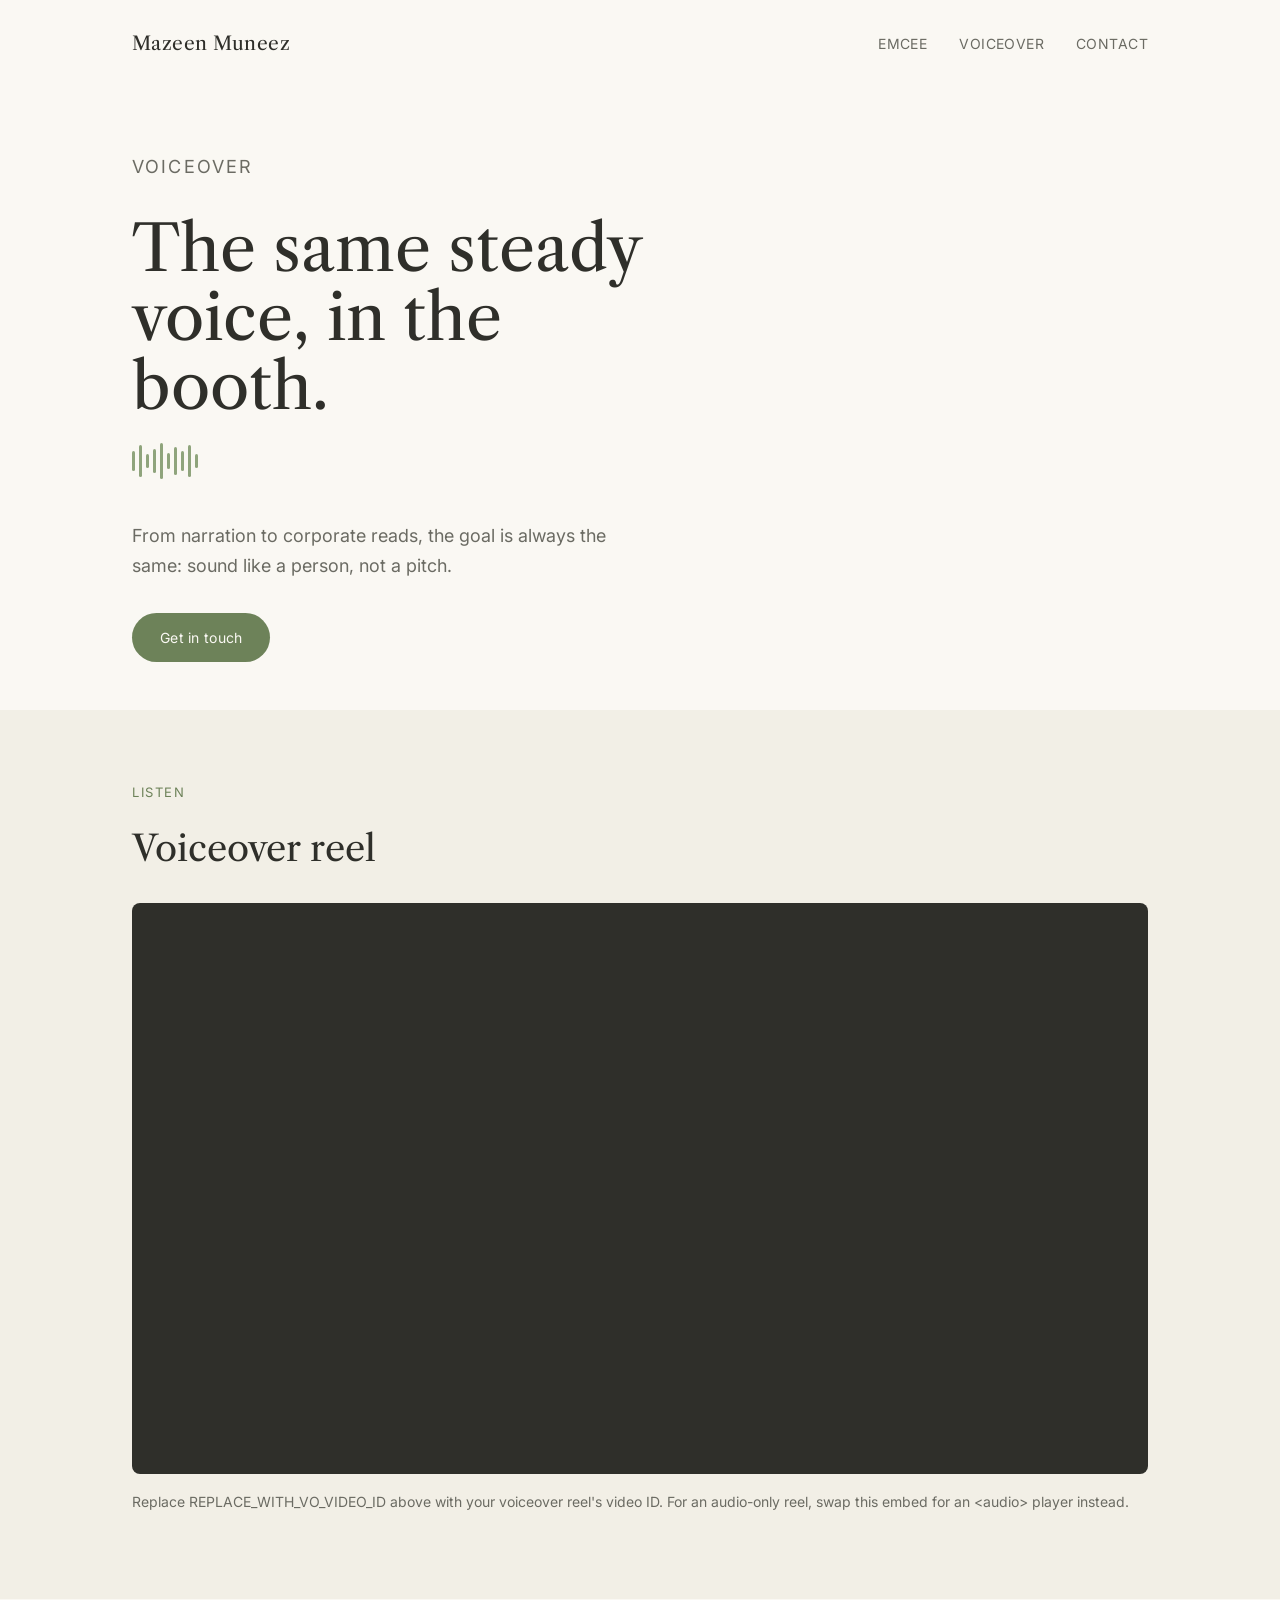
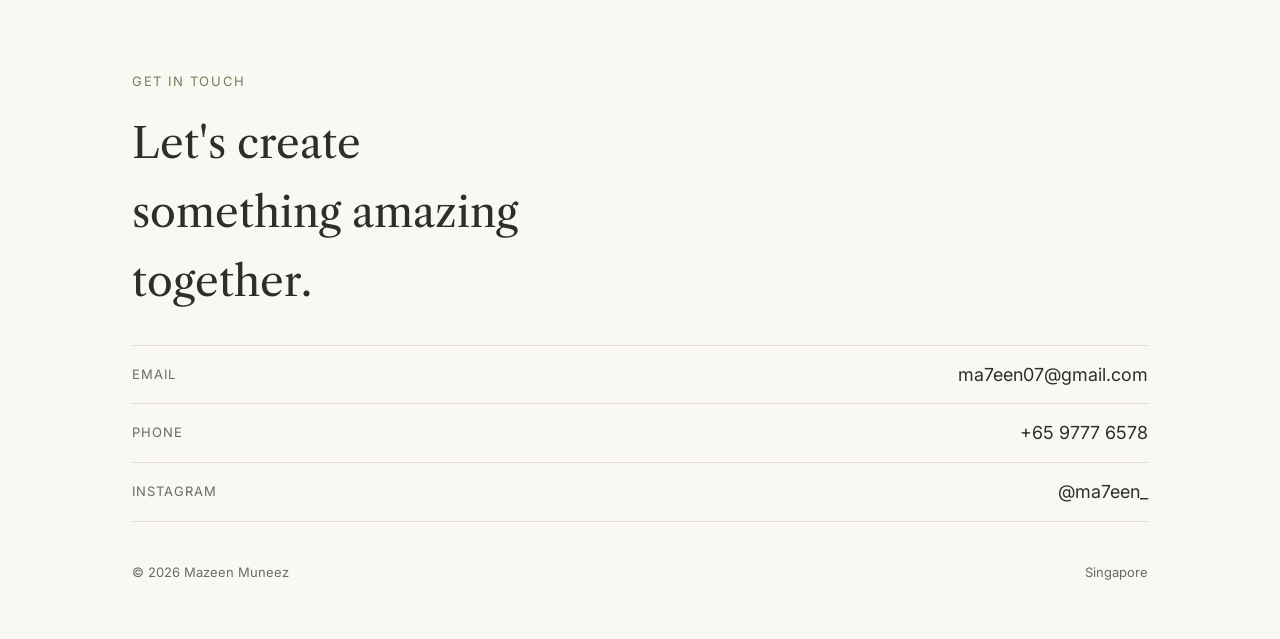
==== voiceover.html @ 2190459f "Add files via upload" ====
<!DOCTYPE html>
<html lang="en">
<head>
<meta charset="UTF-8">
<meta name="viewport" content="width=device-width, initial-scale=1.0">
<title>Voiceover — Mazeen Muneez</title>
<meta name="description" content="Voiceover work by Mazeen Muneez: a calm, resounding voice for commercials, narration, and corporate work.">
<link rel="preconnect" href="https://fonts.googleapis.com">
<link href="https://fonts.googleapis.com/css2?family=Libre+Caslon+Text:ital@0;1&family=Inter:wght@400;500;600&display=swap" rel="stylesheet">
<link rel="stylesheet" href="styles.css">
</head>
<body>

<nav class="nav">
  <div class="wrap">
    <a href="index.html" class="nav-name">Mazeen Muneez</a>
    <ul class="nav-links">
      <li><a href="index.html">Emcee</a></li>
      <li><a href="voiceover.html">Voiceover</a></li>
      <li><a href="index.html#contact">Contact</a></li>
    </ul>
  </div>
</nav>

<header class="hero">
  <div class="wrap">
    <p class="hero-eyebrow">Voiceover</p>
    <h1>The same steady voice, in the booth.</h1>
    <div class="waveform" aria-hidden="true">
      <span style="height:20px"></span>
      <span style="height:32px"></span>
      <span style="height:14px"></span>
      <span style="height:24px"></span>
      <span style="height:36px"></span>
      <span style="height:16px"></span>
      <span style="height:28px"></span>
      <span style="height:20px"></span>
      <span style="height:32px"></span>
      <span style="height:14px"></span>
    </div>
    <p>From narration to corporate reads, the goal is always the same: sound like a person, not a pitch.</p>
    <a href="index.html#contact" class="btn btn-primary">Get in touch</a>
  </div>
</header>

<section class="bio">
  <div class="wrap">
    <p class="section-label">Listen</p>
    <h2>Voiceover reel</h2>
    <div class="reel-frame">
      <iframe src="https://www.youtube.com/embed/REPLACE_WITH_VO_VIDEO_ID" title="Mazeen Muneez voiceover reel" allowfullscreen></iframe>
    </div>
    <p class="reel-note">Replace REPLACE_WITH_VO_VIDEO_ID above with your voiceover reel's video ID. For an audio-only reel, swap this embed for an &lt;audio&gt; player instead.</p>
  </div>
</section>

<footer id="contact">
  <div class="wrap">
    <p class="section-label">Get in touch</p>
    <h2 class="contact-heading">Let's create something amazing together.</h2>
    <ul class="contact-list">
      <li><span>Email</span><a href="mailto:ma7een07@gmail.com">ma7een07@gmail.com</a></li>
      <li><span>Phone</span><a href="tel:+6597776578">+65 9777 6578</a></li>
      <li><span>Instagram</span><a href="https://instagram.com/ma7een_">@ma7een_</a></li>
    </ul>
    <div class="footer-meta">
      <span>© 2026 Mazeen Muneez</span>
      <span>Singapore</span>
    </div>
  </div>
</footer>

</body>
</html>
---- styles.css ----
/* ============================================
   Mazeen Muneez — Emcee & Voiceover
   Design tokens
   ============================================ */

:root {
  --bg: #faf8f3;
  --bg-sand: #f2efe6;
  --text: #2f2f2a;
  --text-soft: #6b6b63;
  --sage: #8fa47c;
  --sage-deep: #6d8259;
  --divider: #e2ddd0;
  --max-width: 1080px;

  --font-display: 'Libre Caslon Text', Georgia, serif;
  --font-body: 'Inter', -apple-system, BlinkMacSystemFont, sans-serif;
}

* {
  box-sizing: border-box;
}

html {
  scroll-behavior: smooth;
}

@media (prefers-reduced-motion: reduce) {
  html {
    scroll-behavior: auto;
  }
  * {
    animation-duration: 0.01ms !important;
    animation-iteration-count: 1 !important;
    transition-duration: 0.01ms !important;
  }
}

body {
  margin: 0;
  background: var(--bg);
  color: var(--text);
  font-family: var(--font-body);
  font-size: 16px;
  line-height: 1.65;
  -webkit-font-smoothing: antialiased;
}

a {
  color: inherit;
}

img {
  max-width: 100%;
  display: block;
}

.wrap {
  max-width: var(--max-width);
  margin: 0 auto;
  padding: 0 32px;
}

/* ---------- Nav ---------- */

.nav {
  padding: 28px 0;
  position: sticky;
  top: 0;
  background: rgba(250, 248, 243, 0.9);
  backdrop-filter: blur(6px);
  z-index: 10;
  border-bottom: 1px solid transparent;
}

.nav .wrap {
  display: flex;
  align-items: center;
  justify-content: space-between;
}

.nav-name {
  font-family: var(--font-display);
  font-size: 19px;
  letter-spacing: 0.02em;
  text-decoration: none;
  color: var(--text);
}

.nav-links {
  display: flex;
  gap: 32px;
  list-style: none;
  margin: 0;
  padding: 0;
}

.nav-links a {
  text-decoration: none;
  font-size: 14px;
  letter-spacing: 0.03em;
  text-transform: uppercase;
  color: var(--text-soft);
  transition: color 0.2s ease;
}

.nav-links a:hover,
.nav-links a:focus-visible {
  color: var(--sage-deep);
}

/* ---------- Hero ---------- */

.hero {
  padding: 64px 0 48px;
}

.hero-eyebrow {
  font-size: 13px;
  letter-spacing: 0.12em;
  text-transform: uppercase;
  color: var(--sage-deep);
  margin: 0 0 14px;
}

.hero h1 {
  font-family: var(--font-display);
  font-weight: 400;
  font-size: clamp(38px, 6vw, 64px);
  line-height: 1.08;
  margin: 0 0 20px;
  max-width: 14ch;
}

.hero p {
  font-size: 18px;
  color: var(--text-soft);
  max-width: 46ch;
  margin: 0 0 32px;
}

/* Waveform signature divider — represents the voice itself */

.waveform {
  display: flex;
  align-items: center;
  gap: 4px;
  height: 40px;
  margin: 8px 0 40px;
}

.waveform span {
  display: block;
  width: 3px;
  border-radius: 2px;
  background: var(--sage);
  animation: sway 2.4s ease-in-out infinite;
}

.waveform span:nth-child(odd) {
  animation-delay: -1.2s;
}

@keyframes sway {
  0%, 100% { height: 10px; opacity: 0.55; }
  50% { height: 34px; opacity: 1; }
}

/* ---------- Buttons ---------- */

.btn {
  display: inline-block;
  padding: 13px 28px;
  border-radius: 999px;
  text-decoration: none;
  font-size: 14px;
  letter-spacing: 0.02em;
  transition: background 0.2s ease, color 0.2s ease, transform 0.2s ease;
}

.btn-primary {
  background: var(--sage-deep);
  color: var(--bg);
}

.btn-primary:hover,
.btn-primary:focus-visible {
  background: var(--text);
  transform: translateY(-1px);
}

.btn-ghost {
  border: 1px solid var(--divider);
  color: var(--text);
}

.btn-ghost:hover,
.btn-ghost:focus-visible {
  border-color: var(--sage-deep);
  color: var(--sage-deep);
}

/* ---------- Section shell ---------- */

section {
  padding: 72px 0;
}

section + section {
  border-top: 1px solid var(--divider);
}

.section-label {
  font-size: 13px;
  letter-spacing: 0.12em;
  text-transform: uppercase;
  color: var(--sage-deep);
  margin: 0 0 16px;
}

h2 {
  font-family: var(--font-display);
  font-weight: 400;
  font-size: clamp(26px, 3.4vw, 36px);
  margin: 0 0 24px;
}

/* ---------- Bio ---------- */

.bio {
  background: var(--bg-sand);
}

.bio-grid {
  display: grid;
  grid-template-columns: 1fr 1.3fr;
  gap: 56px;
  align-items: start;
}

.bio-photo {
  aspect-ratio: 4 / 5;
  background: var(--divider);
  border-radius: 6px;
  overflow: hidden;
}

.bio-photo img {
  width: 100%;
  height: 100%;
  object-fit: cover;
}

.bio-text p {
  font-size: 17px;
  color: var(--text-soft);
  margin: 0 0 18px;
}

.bio-stats {
  display: flex;
  gap: 40px;
  margin-top: 28px;
}

.bio-stat b {
  display: block;
  font-family: var(--font-display);
  font-size: 26px;
  color: var(--text);
}

.bio-stat span {
  font-size: 13px;
  color: var(--text-soft);
}

@media (max-width: 720px) {
  .bio-grid {
    grid-template-columns: 1fr;
  }
}

/* ---------- Clients ---------- */

.client-grid {
  display: grid;
  grid-template-columns: repeat(auto-fit, minmax(150px, 1fr));
  gap: 1px;
  background: var(--divider);
  border: 1px solid var(--divider);
}

.client-tile {
  background: var(--bg);
  height: 96px;
  display: flex;
  align-items: center;
  justify-content: center;
  padding: 16px;
  text-align: center;
}

.client-tile img {
  max-height: 44px;
  width: auto;
  filter: grayscale(1);
  opacity: 0.7;
  transition: opacity 0.2s ease, filter 0.2s ease;
}

.client-tile:hover img {
  filter: grayscale(0);
  opacity: 1;
}

.client-tile span {
  font-size: 13px;
  color: var(--text-soft);
  letter-spacing: 0.02em;
}

/* ---------- Reel ---------- */

.reel-frame {
  position: relative;
  width: 100%;
  aspect-ratio: 16 / 9;
  background: var(--text);
  border-radius: 8px;
  overflow: hidden;
}

.reel-frame iframe {
  width: 100%;
  height: 100%;
  border: 0;
  display: block;
}

.reel-note {
  margin-top: 16px;
  font-size: 14px;
  color: var(--text-soft);
}

/* ---------- Contact / Footer ---------- */

footer {
  padding: 72px 0 56px;
}

.contact-heading {
  font-family: var(--font-display);
  font-size: clamp(28px, 4vw, 42px);
  font-weight: 400;
  margin: 0 0 28px;
  max-width: 16ch;
}

.contact-list {
  list-style: none;
  margin: 0 0 40px;
  padding: 0;
  font-size: 18px;
}

.contact-list li {
  padding: 14px 0;
  border-top: 1px solid var(--divider);
  display: flex;
  justify-content: space-between;
}

.contact-list li:last-child {
  border-bottom: 1px solid var(--divider);
}

.contact-list a {
  text-decoration: none;
  color: var(--text);
}

.contact-list a:hover,
.contact-list a:focus-visible {
  color: var(--sage-deep);
}

.contact-list span:first-child {
  color: var(--text-soft);
  font-size: 13px;
  text-transform: uppercase;
  letter-spacing: 0.08em;
  align-self: center;
}

.footer-meta {
  font-size: 13px;
  color: var(--text-soft);
  display: flex;
  justify-content: space-between;
  flex-wrap: wrap;
  gap: 12px;
}

/* Focus visibility */
a:focus-visible,
button:focus-visible {
  outline: 2px solid var(--sage-deep);
  outline-offset: 3px;
}
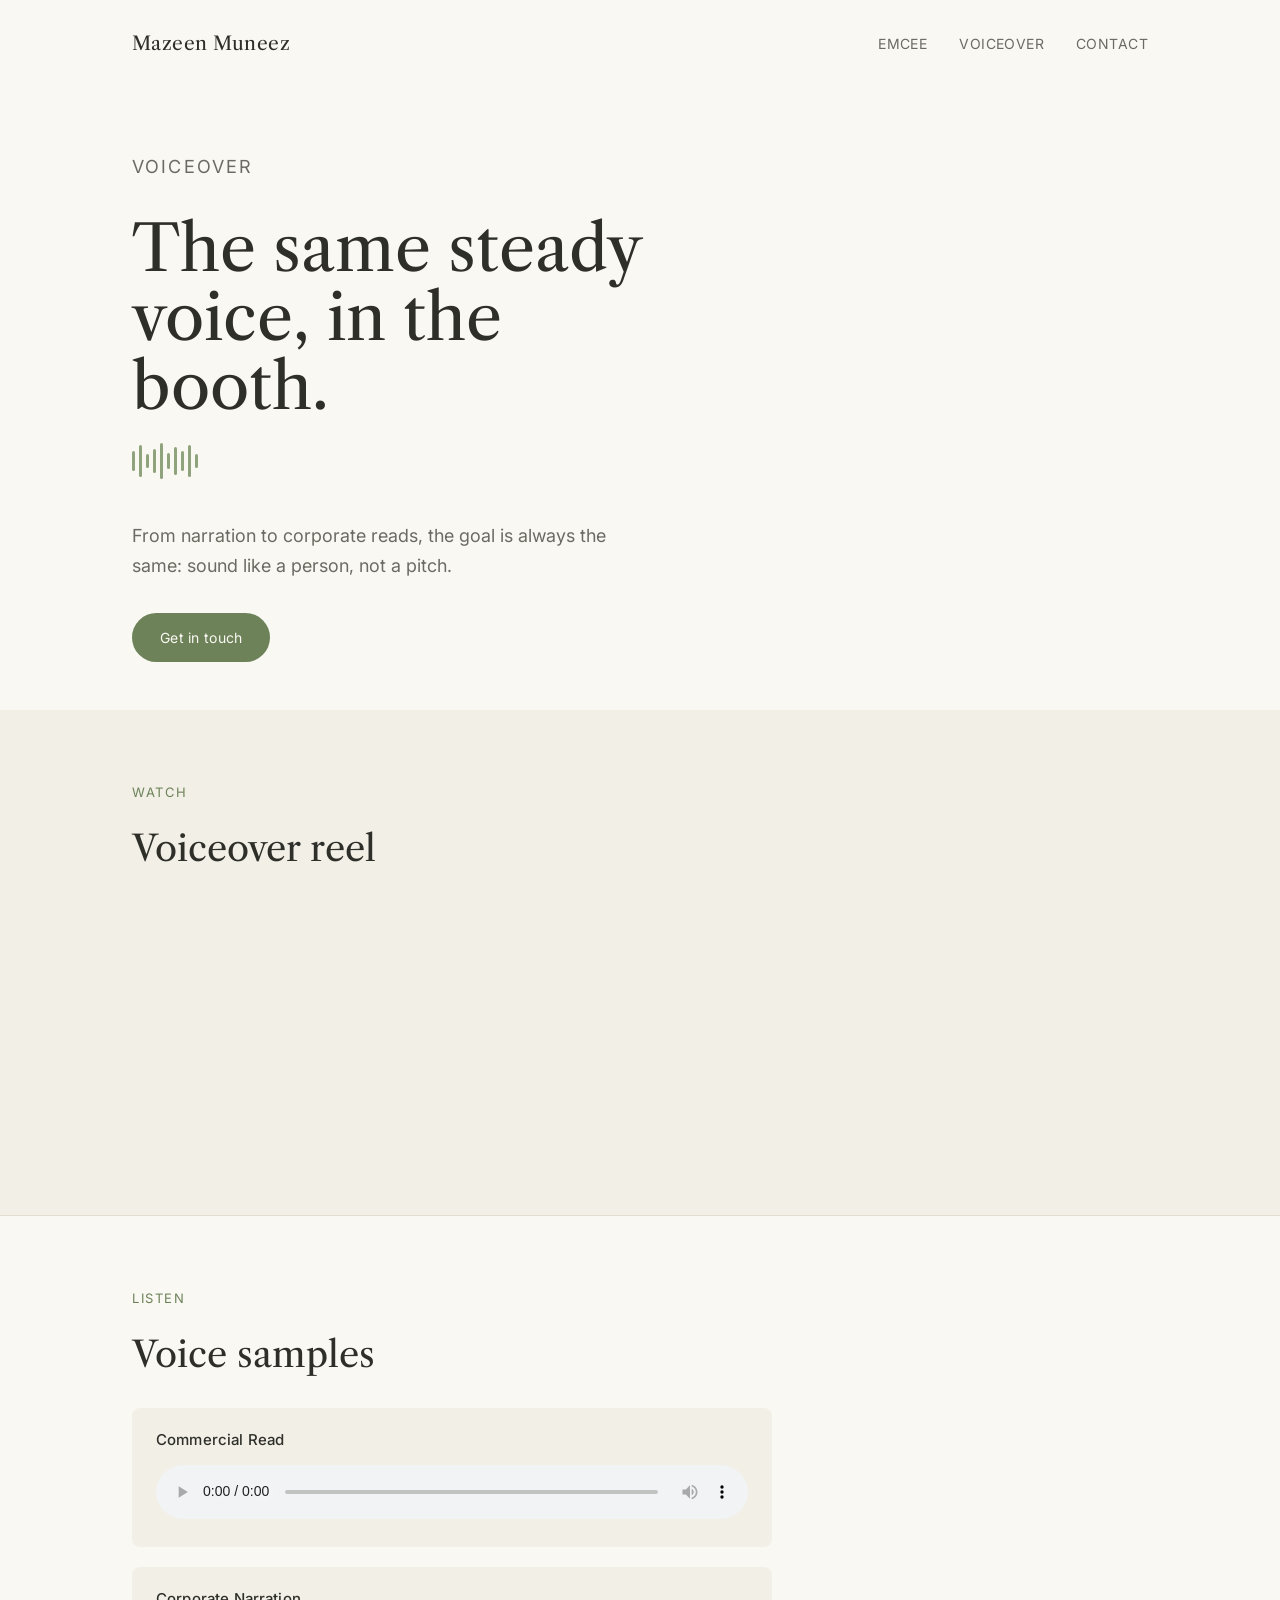
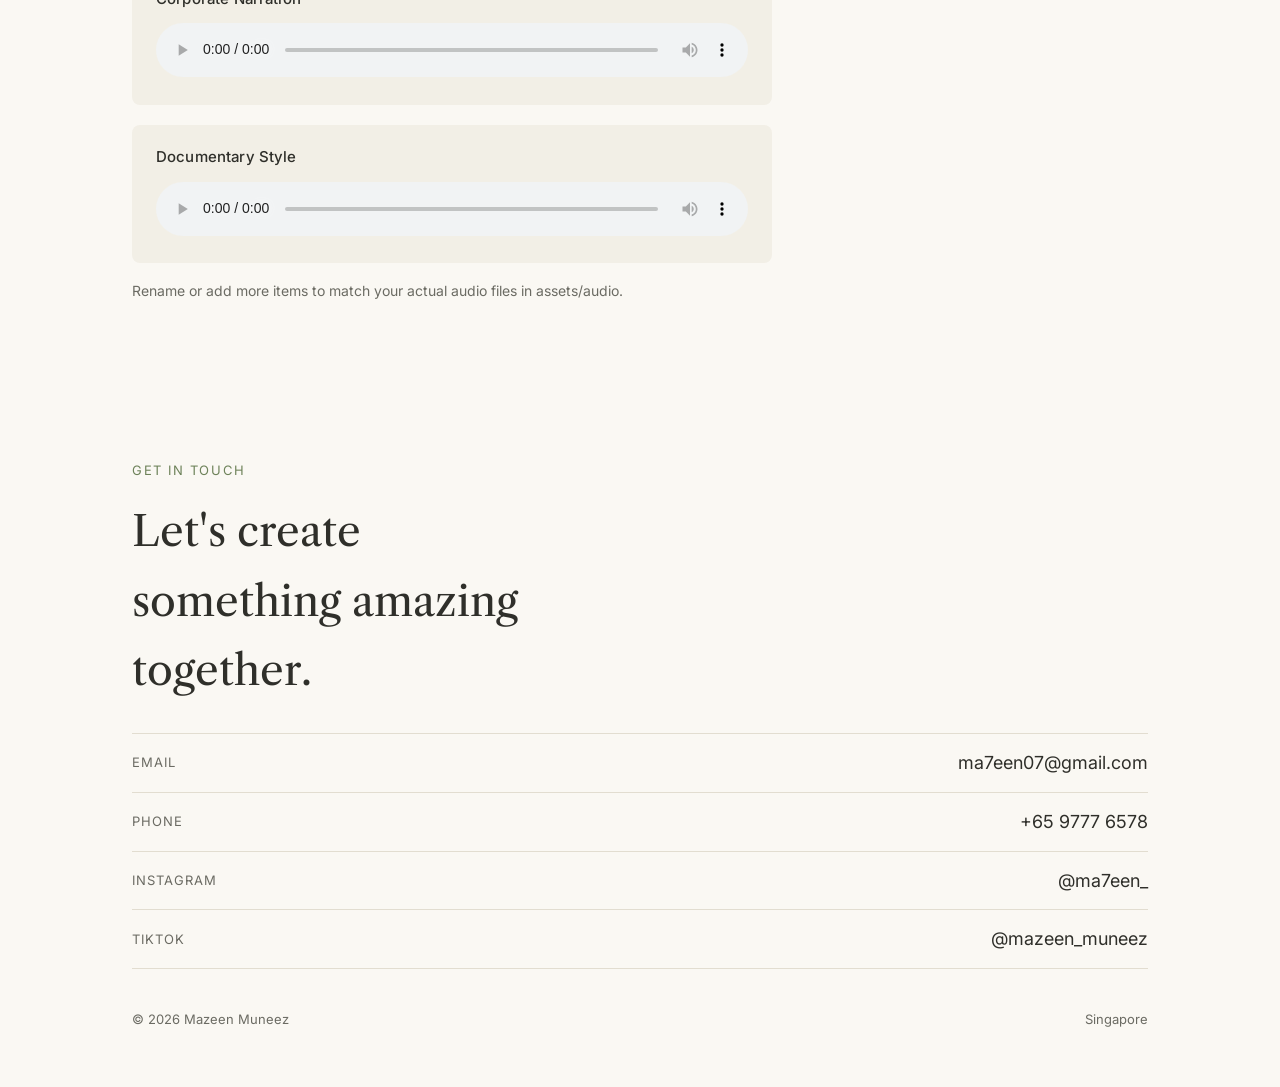
==== commit 2326c2ce: "Update voiceover.html" ====
--- a/voiceover.html
+++ b/voiceover.html
@@ -45,12 +45,39 @@
 
 <section class="bio">
   <div class="wrap">
+    <p class="section-label">Watch</p>
+    <h2>Voiceover reel</h2>
+    <div class="tiktok-frame">
+      <blockquote class="tiktok-embed" cite="https://www.tiktok.com/@mazeen_muneez/video/7578466335466851604" data-video-id="7578466335466851604" style="max-width: 325px;min-width: 325px;">
+        <section></section>
+      </blockquote>
+    </div>
+    <div class="tiktok-frame">
+      <blockquote class="instagram-media" data-instgrm-permalink="https://www.instagram.com/reel/DWsYWJxk5qJ/" style="max-width: 325px;min-width: 325px;">
+      </blockquote>
+    </div>
+  </div>
+</section>
+
+<section id="audio-samples">
+  <div class="wrap">
     <p class="section-label">Listen</p>
-    <h2>Voiceover reel</h2>
-    <div class="reel-frame">
-      <iframe src="https://www.youtube.com/embed/REPLACE_WITH_VO_VIDEO_ID" title="Mazeen Muneez voiceover reel" allowfullscreen></iframe>
+    <h2>Voice samples</h2>
+    <div class="audio-list">
+      <div class="audio-item">
+        <p class="audio-title">Commercial Read</p>
+        <audio controls src="assets/audio/commercial-read.mp3"></audio>
+      </div>
+      <div class="audio-item">
+        <p class="audio-title">Corporate Narration</p>
+        <audio controls src="assets/audio/corporate-narration.mp3"></audio>
+      </div>
+      <div class="audio-item">
+        <p class="audio-title">Documentary Style</p>
+        <audio controls src="assets/audio/documentary-style.mp3"></audio>
+      </div>
     </div>
-    <p class="reel-note">Replace REPLACE_WITH_VO_VIDEO_ID above with your voiceover reel's video ID. For an audio-only reel, swap this embed for an &lt;audio&gt; player instead.</p>
+    <p class="reel-note">Rename or add more items to match your actual audio files in assets/audio.</p>
   </div>
 </section>
 
@@ -60,8 +87,9 @@
     <h2 class="contact-heading">Let's create something amazing together.</h2>
     <ul class="contact-list">
       <li><span>Email</span><a href="mailto:ma7een07@gmail.com">ma7een07@gmail.com</a></li>
-      <li><span>Phone</span><a href="tel:+6597776578">+65 9777 6578</a></li>
+      <li><span>Phone</span><a href="https://wa.me/6597776578" target="_blank" rel="noopener">+65 9777 6578</a></li>
       <li><span>Instagram</span><a href="https://instagram.com/ma7een_">@ma7een_</a></li>
+      <li><span>TikTok</span><a href="https://tiktok.com/@mazeen_muneez">@mazeen_muneez</a></li>
     </ul>
     <div class="footer-meta">
       <span>© 2026 Mazeen Muneez</span>
@@ -70,5 +98,8 @@
   </div>
 </footer>
 
+<script async src="https://www.tiktok.com/embed.js"></script>
+<script async src="//www.instagram.com/embed.js"></script>
+
 </body>
 </html>
--- a/styles.css
+++ b/styles.css
@@ -75,8 +75,10 @@
 
 .nav .wrap {
   display: flex;
+  flex-wrap: wrap;
   align-items: center;
   justify-content: space-between;
+  row-gap: 10px;
 }
 
 .nav-name {
@@ -107,6 +109,20 @@
 .nav-links a:hover,
 .nav-links a:focus-visible {
   color: var(--sage-deep);
+}
+
+@media (max-width: 560px) {
+  .nav {
+    padding: 20px 0;
+  }
+  .nav .wrap {
+    flex-direction: column;
+    align-items: flex-start;
+    gap: 12px;
+  }
+  .nav-links {
+    gap: 20px;
+  }
 }
 
 /* ---------- Hero ---------- */
@@ -285,7 +301,7 @@
 
 .client-grid {
   display: grid;
-  grid-template-columns: repeat(auto-fit, minmax(150px, 1fr));
+  grid-template-columns: repeat(auto-fit, minmax(180px, 1fr));
   gap: 1px;
   background: var(--divider);
   border: 1px solid var(--divider);
@@ -293,25 +309,38 @@
 
 .client-tile {
   background: var(--bg);
-  height: 96px;
+  height: 170px;
   display: flex;
   align-items: center;
   justify-content: center;
-  padding: 16px;
+  padding: 24px;
   text-align: center;
 }
 
 .client-tile img {
-  max-height: 44px;
+  max-height: 110px;
   width: auto;
-  filter: grayscale(1);
+  filter: grayscale(1) contrast(1.15) brightness(1.05);
   opacity: 0.7;
+  mix-blend-mode: multiply;
   transition: opacity 0.2s ease, filter 0.2s ease;
 }
 
 .client-tile:hover img {
   filter: grayscale(0);
   opacity: 1;
+}
+
+.client-tile img.logo-boost {
+  transform: scale(1.3);
+}
+
+.client-tile img.logo-boost-lg {
+  transform: scale(1.58);
+}
+
+.client-tile img.logo-shrink {
+  transform: scale(0.85);
 }
 
 .client-tile span {
@@ -331,17 +360,107 @@
   overflow: hidden;
 }
 
-.reel-frame iframe {
+.reel-frame iframe,
+.reel-frame video {
   width: 100%;
   height: 100%;
   border: 0;
   display: block;
+  object-fit: cover;
 }
 
 .reel-note {
   margin-top: 16px;
   font-size: 14px;
   color: var(--text-soft);
+}
+
+.tiktok-frame {
+  display: flex;
+  justify-content: center;
+}
+
+.tiktok-frame + .tiktok-frame {
+  margin-top: 32px;
+}
+
+/* ---------- Audio samples ---------- */
+
+.audio-list {
+  display: flex;
+  flex-direction: column;
+  gap: 20px;
+  max-width: 640px;
+}
+
+.audio-item {
+  padding: 20px 24px;
+  background: var(--bg-sand);
+  border-radius: 8px;
+}
+
+.audio-title {
+  margin: 0 0 12px;
+  font-size: 15px;
+  font-weight: 500;
+  color: var(--text);
+  letter-spacing: 0.01em;
+}
+
+.audio-item audio {
+  width: 100%;
+  accent-color: var(--sage-deep);
+}
+
+/* ---------- Gallery ---------- */
+
+.gallery-section {
+  padding: 72px 0;
+  overflow: hidden;
+}
+
+.gallery-section .wrap {
+  margin-bottom: 32px;
+}
+
+.gallery-track-wrap {
+  overflow: hidden;
+  width: 100%;
+}
+
+.gallery-track {
+  display: flex;
+  gap: 16px;
+  width: max-content;
+  animation: gallery-scroll 45s linear infinite;
+}
+
+.gallery-track img {
+  height: 280px;
+  width: auto;
+  flex-shrink: 0;
+  border-radius: 6px;
+  object-fit: cover;
+}
+
+@keyframes gallery-scroll {
+  from { transform: translateX(0); }
+  to { transform: translateX(-50%); }
+}
+
+@media (prefers-reduced-motion: reduce) {
+  .gallery-track {
+    animation: none;
+  }
+  .gallery-track-wrap {
+    overflow-x: auto;
+  }
+}
+
+@media (max-width: 720px) {
+  .gallery-track img {
+    height: 180px;
+  }
 }
 
 /* ---------- Contact / Footer ---------- */
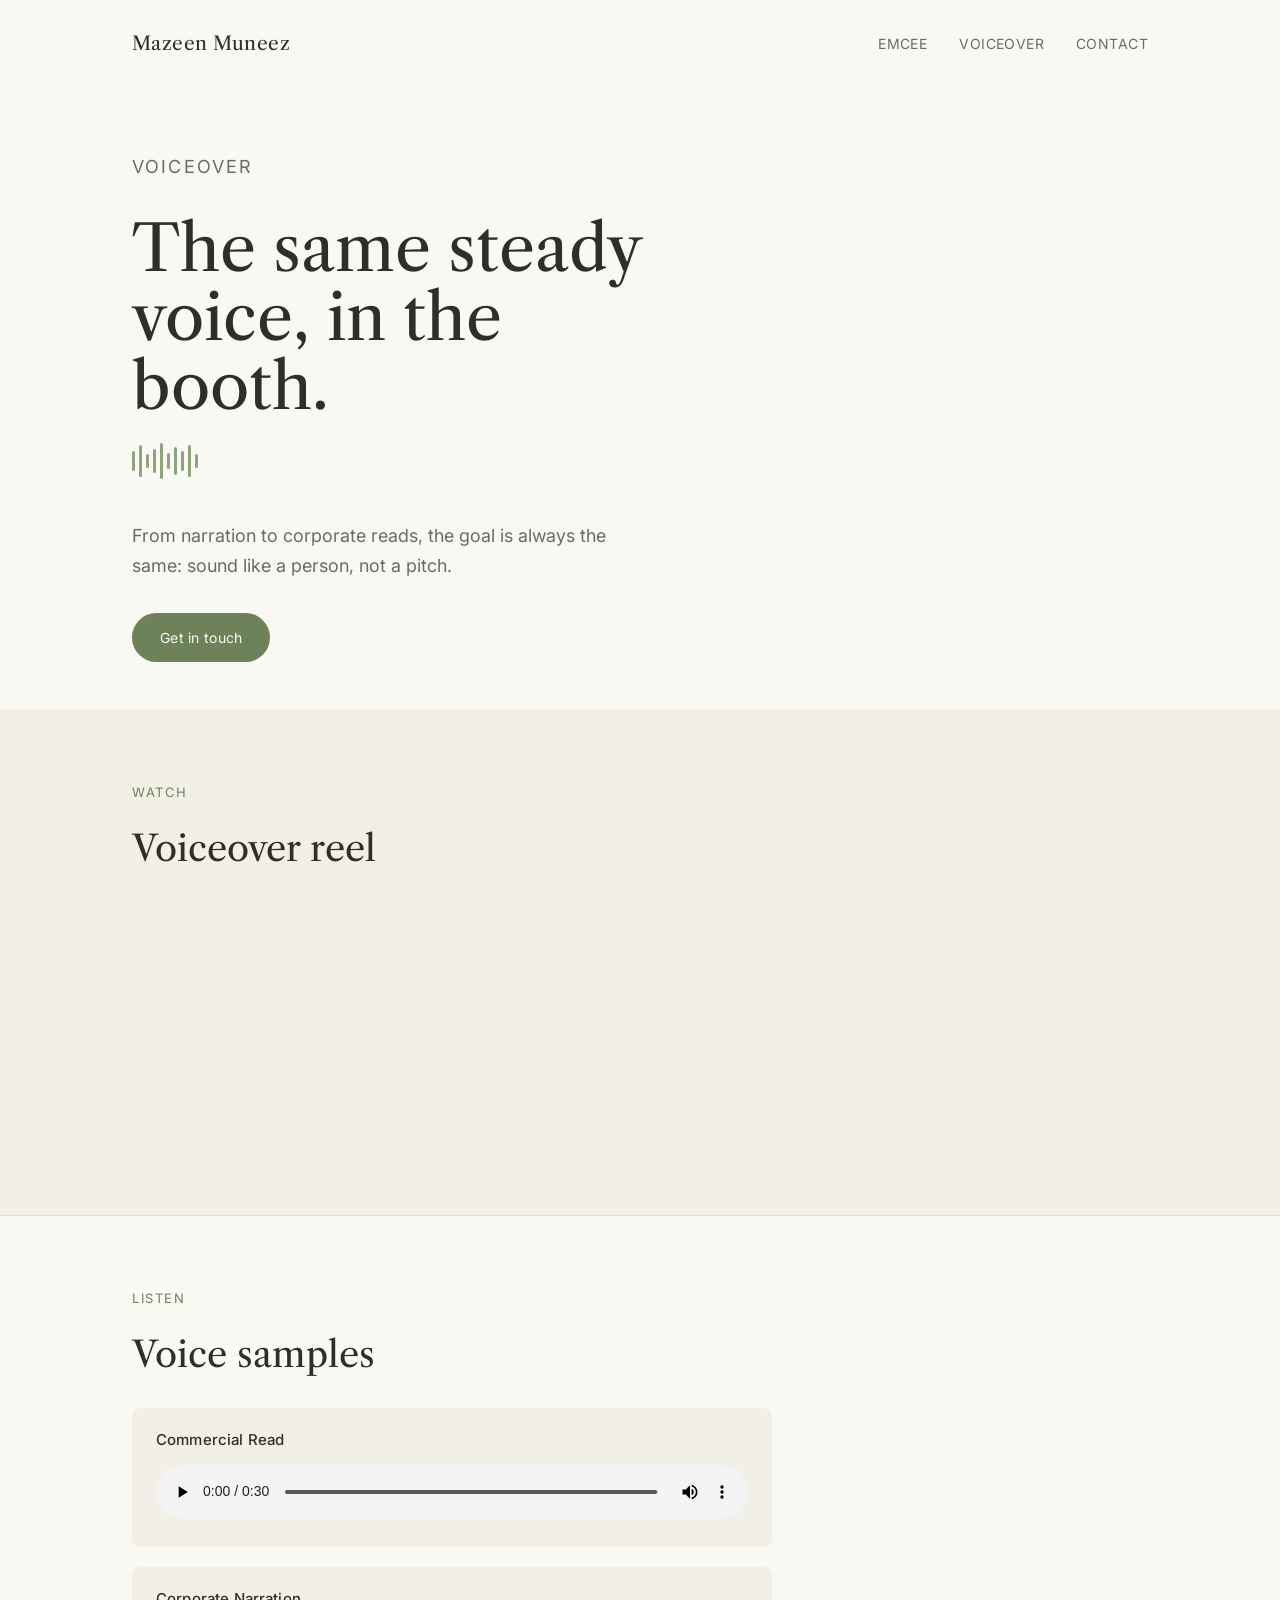
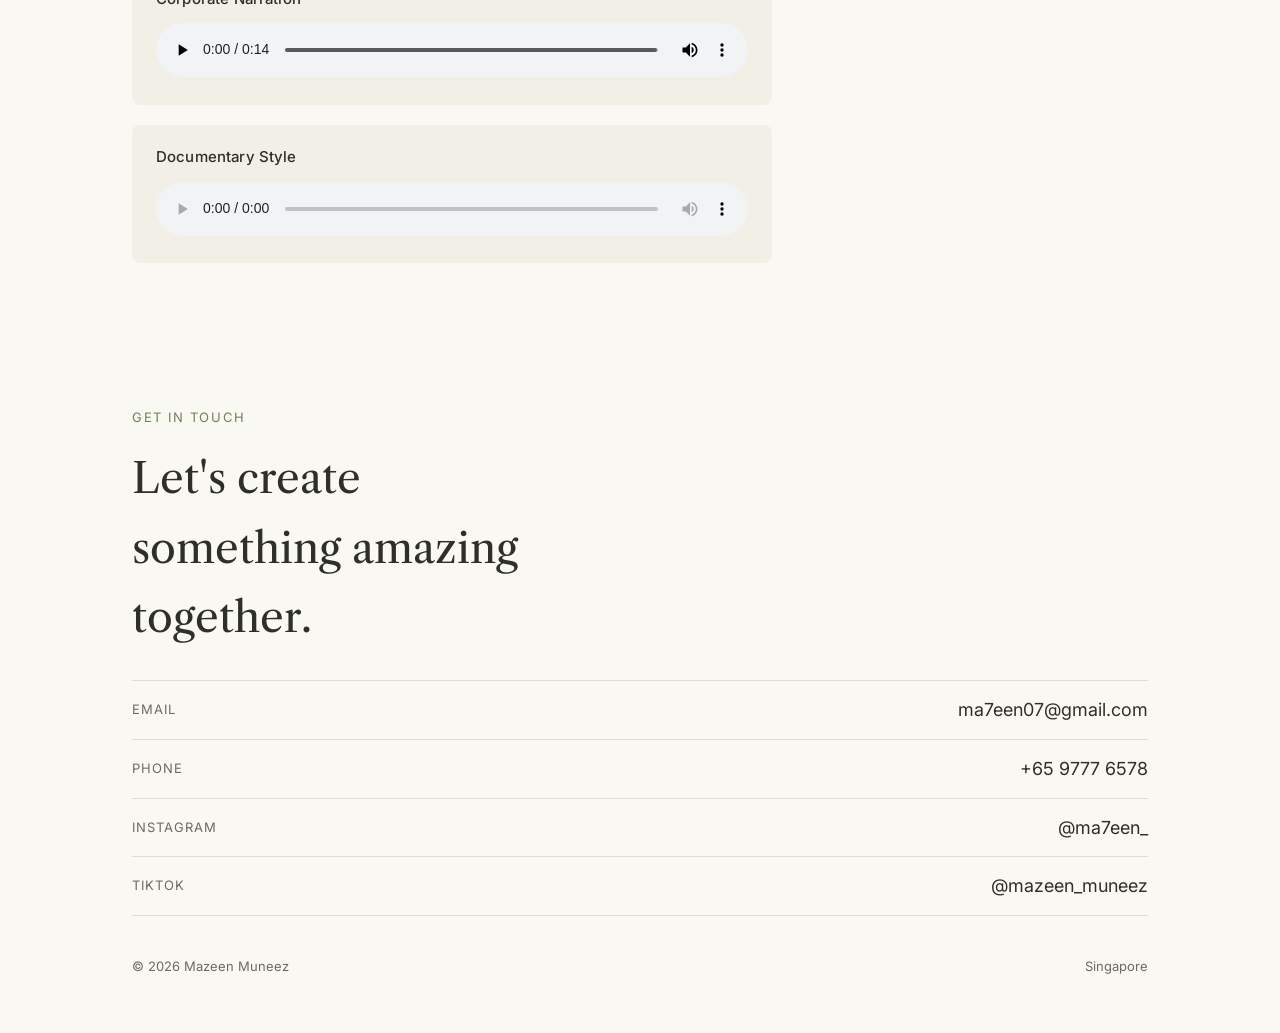
==== commit 1c92a048: "Update voiceover.html" ====
--- a/voiceover.html
+++ b/voiceover.html
@@ -66,18 +66,17 @@
     <div class="audio-list">
       <div class="audio-item">
         <p class="audio-title">Commercial Read</p>
-        <audio controls src="assets/audio/commercial-read.mp3"></audio>
+        <audio controls src="assets/audio/commercial.mp3"></audio>
       </div>
       <div class="audio-item">
         <p class="audio-title">Corporate Narration</p>
-        <audio controls src="assets/audio/corporate-narration.mp3"></audio>
+        <audio controls src="assets/audio/narrator.mp3"></audio>
       </div>
       <div class="audio-item">
         <p class="audio-title">Documentary Style</p>
-        <audio controls src="assets/audio/documentary-style.mp3"></audio>
+        <audio controls src="assets/audio/documentary.mp3"></audio>
       </div>
     </div>
-    <p class="reel-note">Rename or add more items to match your actual audio files in assets/audio.</p>
   </div>
 </section>
 
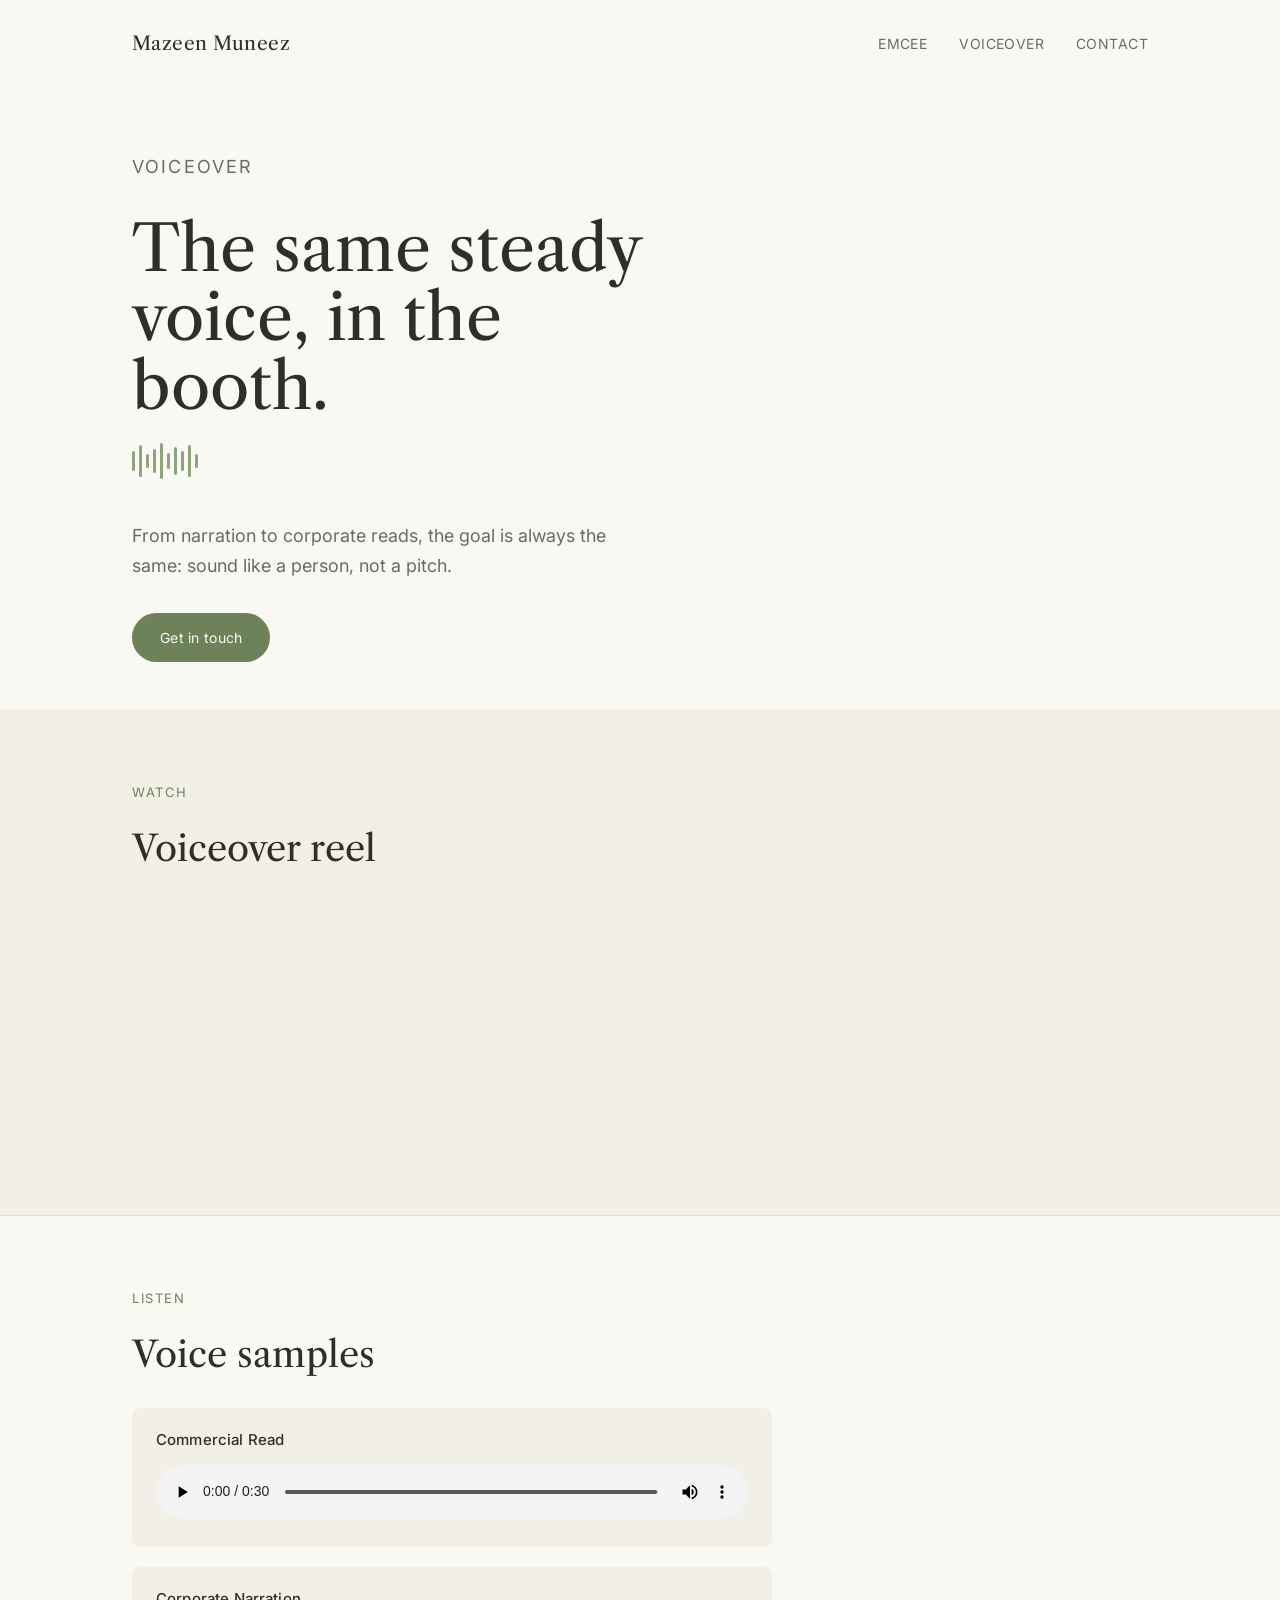
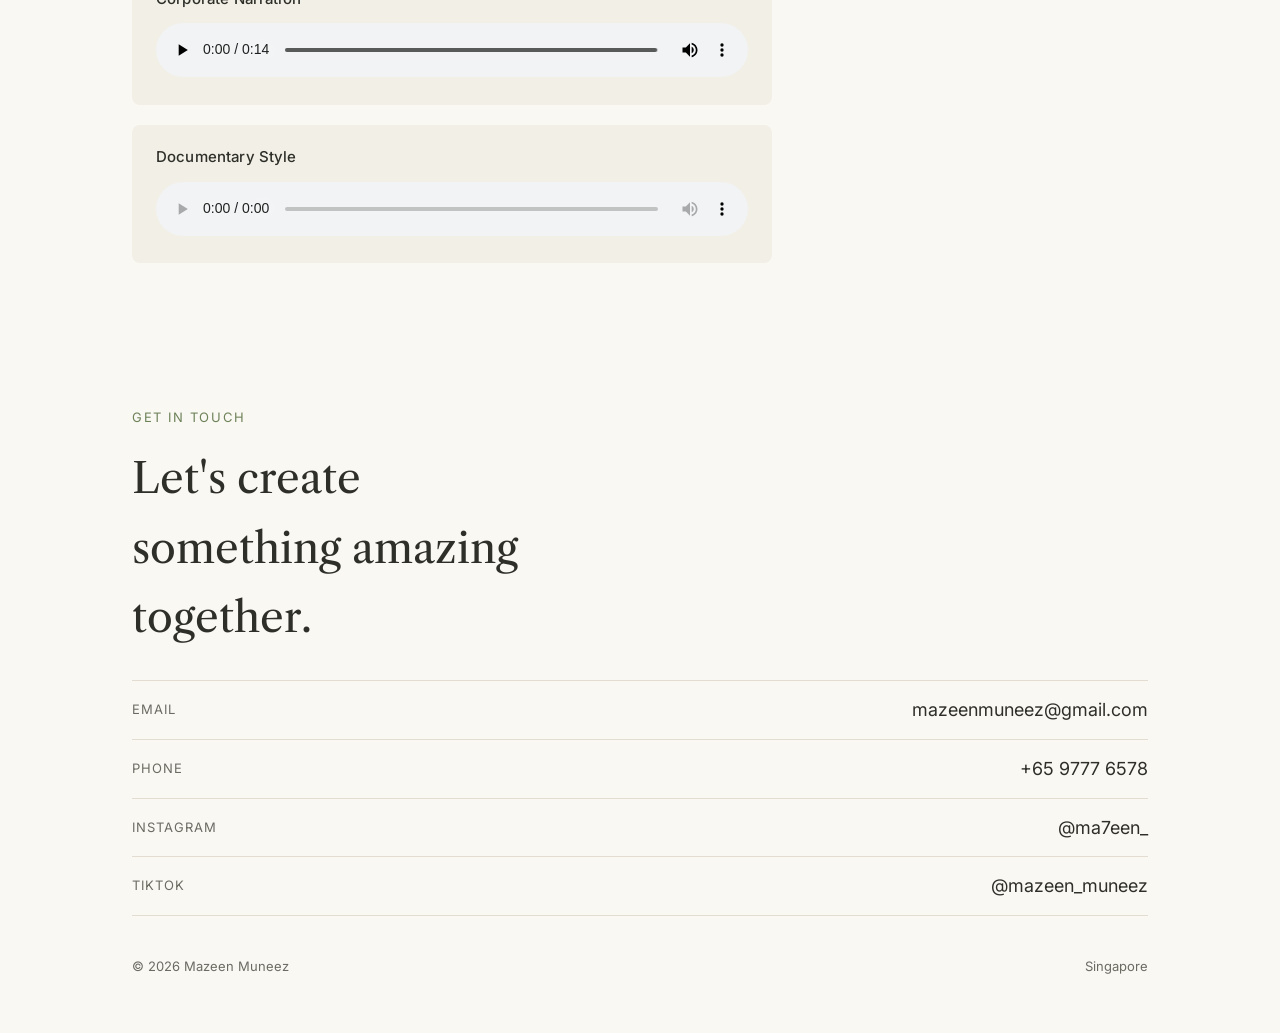
==== commit 19a09940: "Update voiceover.html" ====
--- a/voiceover.html
+++ b/voiceover.html
@@ -85,7 +85,7 @@
     <p class="section-label">Get in touch</p>
     <h2 class="contact-heading">Let's create something amazing together.</h2>
     <ul class="contact-list">
-      <li><span>Email</span><a href="mailto:ma7een07@gmail.com">ma7een07@gmail.com</a></li>
+      <li><span>Email</span><a href="mailto:mazeenmuneez@gmail.com">mazeenmuneez@gmail.com</a></li>
       <li><span>Phone</span><a href="https://wa.me/6597776578" target="_blank" rel="noopener">+65 9777 6578</a></li>
       <li><span>Instagram</span><a href="https://instagram.com/ma7een_">@ma7een_</a></li>
       <li><span>TikTok</span><a href="https://tiktok.com/@mazeen_muneez">@mazeen_muneez</a></li>
